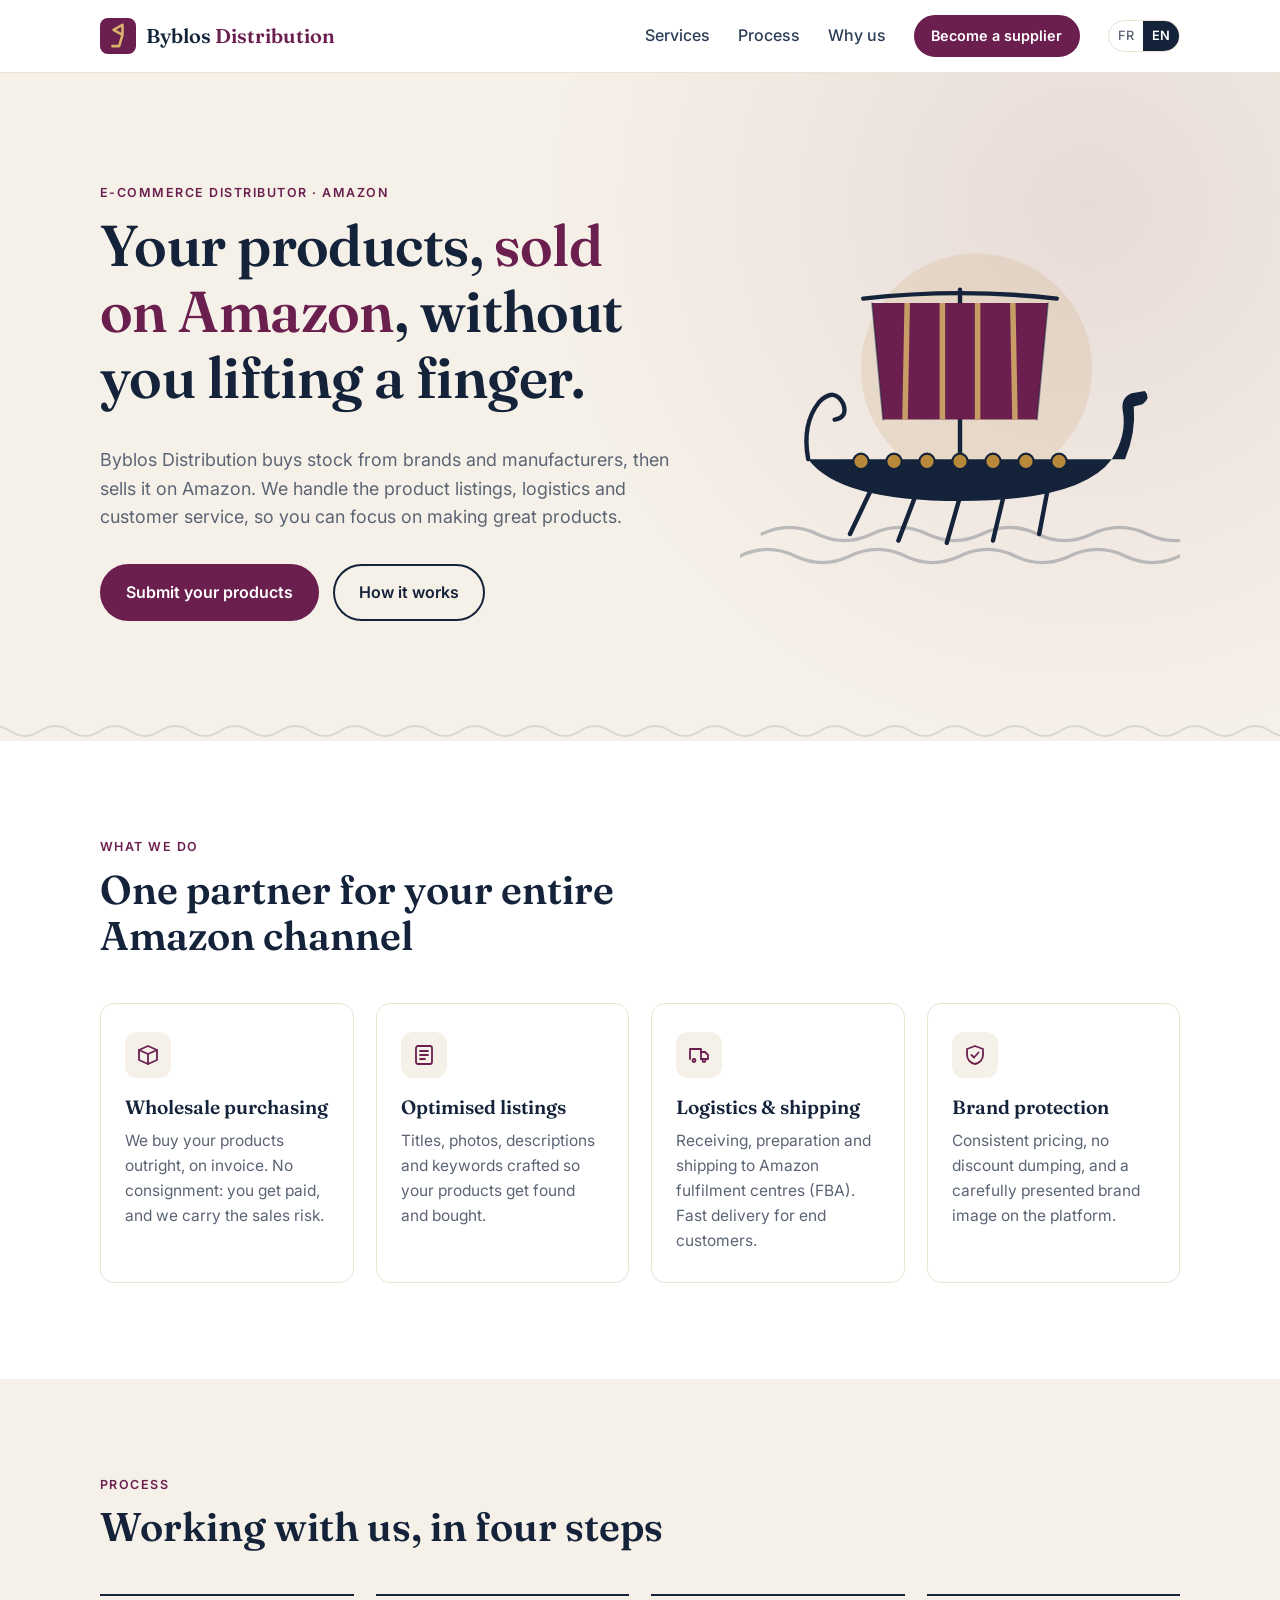
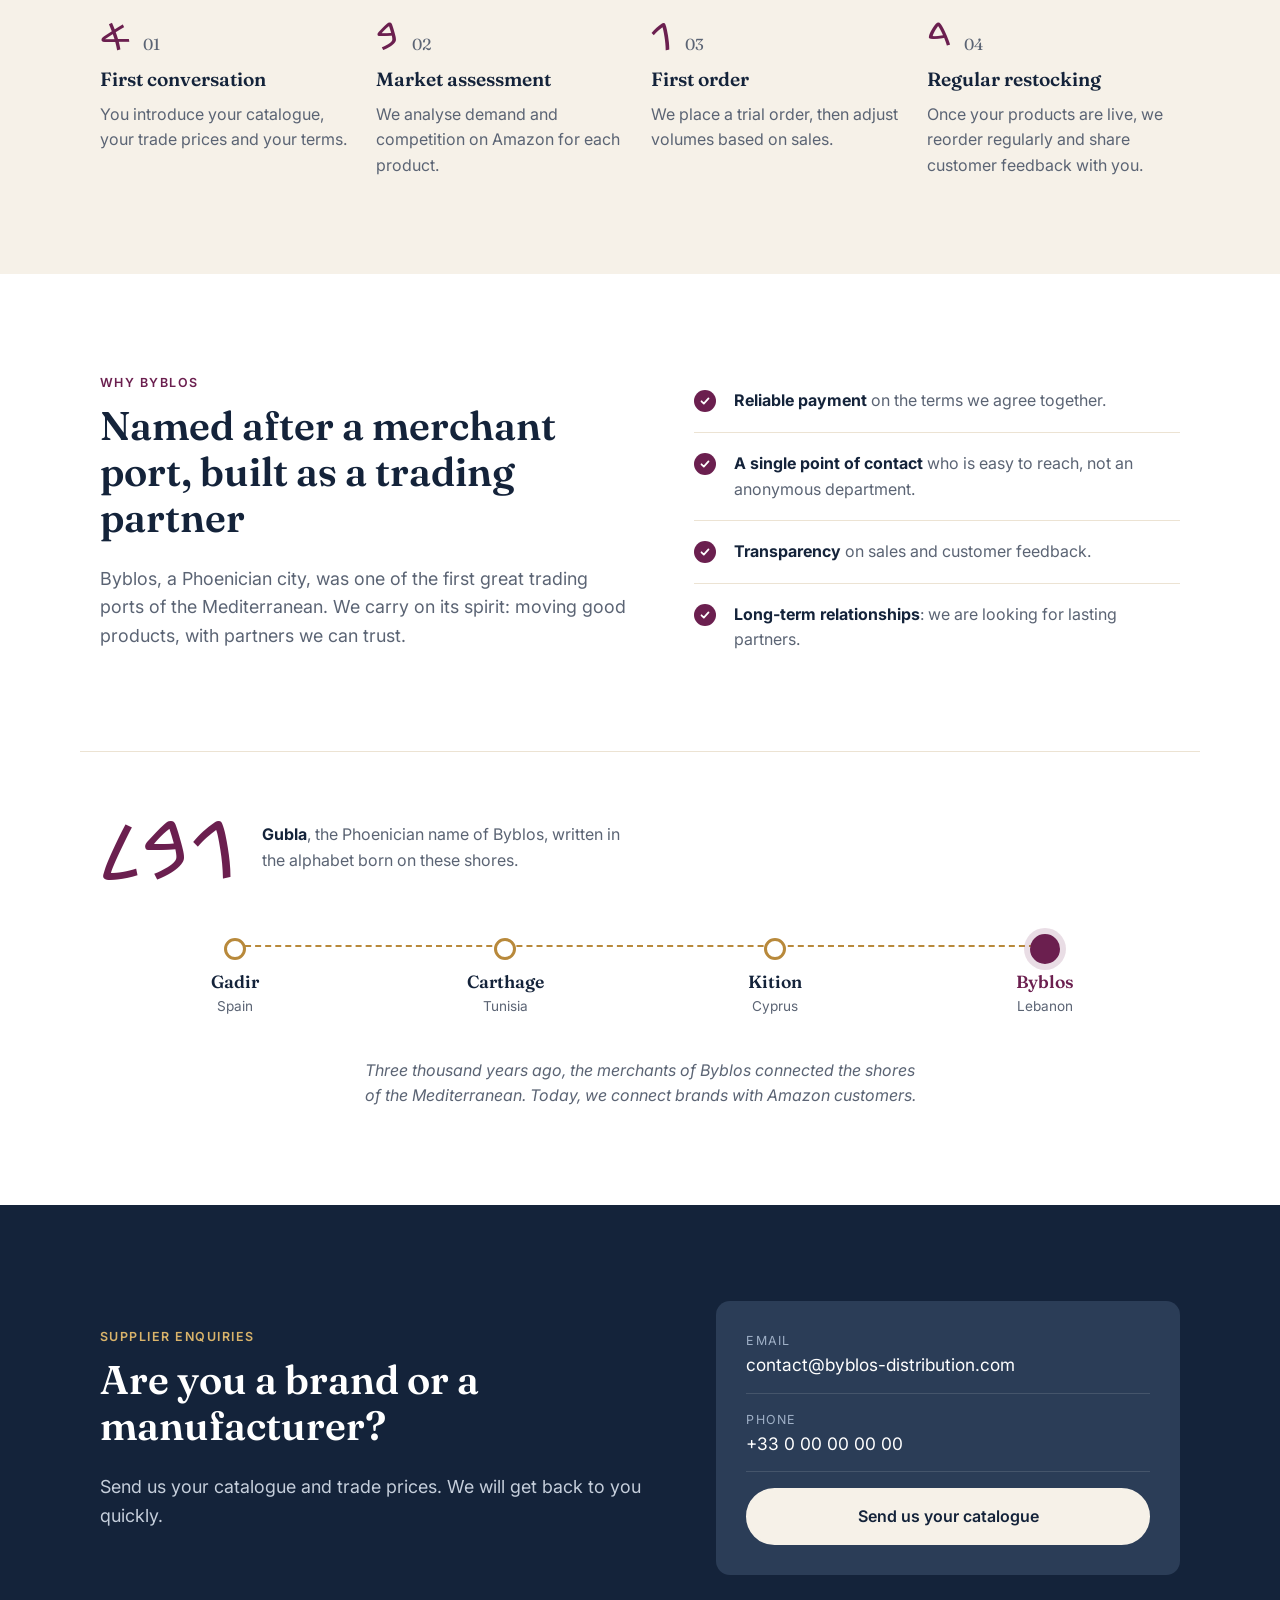
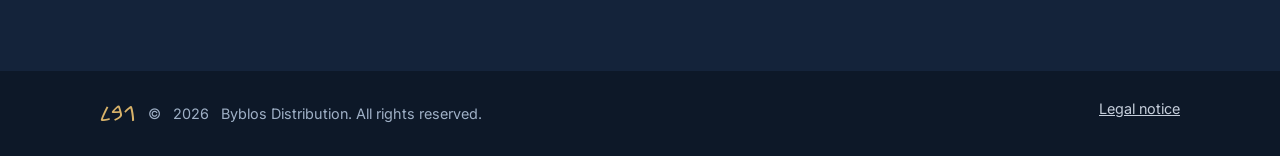
==== en/index.html @ eb193216 "Version anglaise du site et sélecteur de langue FR/EN Pages anglaises dans en/ (accueil + legal noti" ====
<!doctype html>
<html lang="en">
<head>
  <meta charset="utf-8">
  <meta name="viewport" content="width=device-width, initial-scale=1">
  <title>Byblos Distribution — Your distribution partner on Amazon</title>
  <meta name="description" content="Byblos Distribution buys and distributes products from brands and manufacturers on Amazon. Become a supplier partner.">
  <link rel="alternate" hreflang="fr" href="../index.html">
  <link rel="alternate" hreflang="en" href="index.html">
  <link rel="icon" href="../favicon.svg" type="image/svg+xml">
  <link rel="preconnect" href="https://fonts.googleapis.com">
  <link rel="preconnect" href="https://fonts.gstatic.com" crossorigin>
  <link href="https://fonts.googleapis.com/css2?family=Fraunces:opsz,wght@9..144,500;9..144,600&family=Inter:wght@400;500;600&family=Noto+Sans+Phoenician&display=swap" rel="stylesheet">
  <link rel="stylesheet" href="../styles.css">
</head>
<body>

  <header class="site-header">
    <div class="container header-inner">
      <a href="#" class="logo" aria-label="Byblos Distribution — home">
        <img src="../favicon.svg" alt="" width="36" height="36">
        <span>Byblos <em>Distribution</em></span>
      </a>
      <nav class="nav" aria-label="Main navigation">
        <a href="#services">Services</a>
        <a href="#process">Process</a>
        <a href="#why">Why us</a>
        <a href="#contact" class="btn btn-small">Become a supplier</a>
        <span class="lang-switch"><a href="../index.html" hreflang="fr" lang="fr" title="Version française">FR</a><span aria-current="true">EN</span></span>
      </nav>
    </div>
  </header>

  <main>

    <section class="hero">
      <div class="container hero-inner">
        <div class="hero-text">
        <p class="eyebrow">E-commerce distributor · Amazon</p>
        <h1>Your products, <span class="accent">sold on Amazon</span>, without you lifting a finger.</h1>
        <p class="lead">
          Byblos Distribution buys stock from brands and manufacturers, then sells it on Amazon.
          We handle the product listings, logistics and customer service, so you can focus on making great products.
        </p>
        <div class="hero-actions">
          <a href="#contact" class="btn">Submit your products</a>
          <a href="#process" class="btn btn-ghost">How it works</a>
        </div>
        </div>

        <!-- Phoenician merchant ship: curled stern, horse-head prow, striped square sail -->
        <svg class="hero-ship" viewBox="0 0 400 320" role="img" aria-label="Phoenician merchant ship">
          <circle cx="215" cy="130" r="105" class="ship-sun"/>
          <line x1="200" y1="212" x2="200" y2="58" class="ship-line"/>
          <path d="M112 66 Q200 56 288 66" class="ship-line"/>
          <path d="M120 70 L280 70 L270 176 L130 176 Z" class="ship-sail"/>
          <path d="M152 70 L150 176 M184 70 L184 176 M216 70 L216 176 M248 70 L250 176" class="ship-stripes"/>
          <path d="M120 70 L130 176 M280 70 L270 176" class="ship-rope"/>
          <path d="M62 212 Q56 180 72 160 Q86 146 94 162 Q98 174 86 176" class="ship-line"/>
          <path d="M62 212 Q90 250 200 250 Q310 250 338 212 Z" class="ship-hull"/>
          <path d="M338 212 Q352 190 348 168 Q346 156 356 152 L368 150 Q374 156 366 162 L358 164 Q360 188 350 212" class="ship-hull"/>
          <g class="ship-shields">
            <circle cx="110" cy="214" r="7"/><circle cx="140" cy="214" r="7"/><circle cx="170" cy="214" r="7"/>
            <circle cx="200" cy="214" r="7"/><circle cx="230" cy="214" r="7"/><circle cx="260" cy="214" r="7"/>
            <circle cx="290" cy="214" r="7"/>
          </g>
          <path d="M120 238 L100 280 M160 244 L144 286 M200 246 L188 288 M240 244 L230 286 M280 238 L272 280" class="ship-line"/>
          <path d="M20 280 Q45 268 70 280 T120 280 T170 280 T220 280 T270 280 T320 280 T370 280 T420 280" class="ship-wave"/>
          <path d="M0 300 Q25 288 50 300 T100 300 T150 300 T200 300 T250 300 T300 300 T350 300 T400 300" class="ship-wave"/>
        </svg>
      </div>
    </section>

    <section id="services" class="section">
      <div class="container">
        <p class="eyebrow">What we do</p>
        <h2>One partner for your entire Amazon channel</h2>
        <div class="grid grid-4">
          <article class="card">
            <div class="card-icon" aria-hidden="true">
              <svg viewBox="0 0 24 24"><path d="M3 7l9-4 9 4-9 4-9-4z"/><path d="M3 7v10l9 4 9-4V7"/><path d="M12 11v10"/></svg>
            </div>
            <h3>Wholesale purchasing</h3>
            <p>We buy your products outright, on invoice. No consignment: you get paid, and we carry the sales risk.</p>
          </article>
          <article class="card">
            <div class="card-icon" aria-hidden="true">
              <svg viewBox="0 0 24 24"><rect x="4" y="3" width="16" height="18" rx="2"/><path d="M8 8h8M8 12h8M8 16h5"/></svg>
            </div>
            <h3>Optimised listings</h3>
            <p>Titles, photos, descriptions and keywords crafted so your products get found and bought.</p>
          </article>
          <article class="card">
            <div class="card-icon" aria-hidden="true">
              <svg viewBox="0 0 24 24"><path d="M3 16V6h11v10"/><path d="M14 9h4l3 3v4h-7"/><circle cx="7" cy="17.5" r="1.5"/><circle cx="17" cy="17.5" r="1.5"/></svg>
            </div>
            <h3>Logistics &amp; shipping</h3>
            <p>Receiving, preparation and shipping to Amazon fulfilment centres (FBA). Fast delivery for end customers.</p>
          </article>
          <article class="card">
            <div class="card-icon" aria-hidden="true">
              <svg viewBox="0 0 24 24"><path d="M12 3l8 3v6c0 4.5-3.4 8.3-8 9-4.6-.7-8-4.5-8-9V6l8-3z"/><path d="M8.5 12l2.5 2.5 4.5-5"/></svg>
            </div>
            <h3>Brand protection</h3>
            <p>Consistent pricing, no discount dumping, and a carefully presented brand image on the platform.</p>
          </article>
        </div>
      </div>
    </section>

    <section id="process" class="section section-alt">
      <div class="container">
        <p class="eyebrow">Process</p>
        <h2>Working with us, in four steps</h2>
        <ol class="steps">
          <!-- Steps are numbered with the first four letters of the Phoenician alphabet -->
          <li>
            <span class="step-num"><span class="phoen" aria-hidden="true">𐤀</span>01</span>
            <h3>First conversation</h3>
            <p>You introduce your catalogue, your trade prices and your terms.</p>
          </li>
          <li>
            <span class="step-num"><span class="phoen" aria-hidden="true">𐤁</span>02</span>
            <h3>Market assessment</h3>
            <p>We analyse demand and competition on Amazon for each product.</p>
          </li>
          <li>
            <span class="step-num"><span class="phoen" aria-hidden="true">𐤂</span>03</span>
            <h3>First order</h3>
            <p>We place a trial order, then adjust volumes based on sales.</p>
          </li>
          <li>
            <span class="step-num"><span class="phoen" aria-hidden="true">𐤃</span>04</span>
            <h3>Regular restocking</h3>
            <p>Once your products are live, we reorder regularly and share customer feedback with you.</p>
          </li>
        </ol>
      </div>
    </section>

    <section id="why" class="section">
      <div class="container split">
        <div>
          <p class="eyebrow">Why Byblos</p>
          <h2>Named after a merchant port, built as a trading partner</h2>
          <p class="lead">
            Byblos, a Phoenician city, was one of the first great trading ports of the Mediterranean.
            We carry on its spirit: moving good products, with partners we can trust.
          </p>
        </div>
        <ul class="checklist">
          <li><strong>Reliable payment</strong> on the terms we agree together.</li>
          <li><strong>A single point of contact</strong> who is easy to reach, not an anonymous department.</li>
          <li><strong>Transparency</strong> on sales and customer feedback.</li>
          <li><strong>Long-term relationships</strong>: we are looking for lasting partners.</li>
        </ul>
      </div>

      <div class="container heritage">
        <div class="heritage-name">
          <span class="phoen" aria-hidden="true">𐤂𐤁𐤋</span>
          <p><strong>Gubla</strong>, the Phoenician name of Byblos, written in the alphabet born on these shores.</p>
        </div>
        <ol class="route" aria-label="Phoenician trading posts, west to east">
          <li><span class="route-city">Gadir</span><span class="route-country">Spain</span></li>
          <li><span class="route-city">Carthage</span><span class="route-country">Tunisia</span></li>
          <li><span class="route-city">Kition</span><span class="route-country">Cyprus</span></li>
          <li class="route-home"><span class="route-city">Byblos</span><span class="route-country">Lebanon</span></li>
        </ol>
        <p class="route-caption">
          Three thousand years ago, the merchants of Byblos connected the shores of the Mediterranean.
          Today, we connect brands with Amazon customers.
        </p>
      </div>
    </section>

    <section id="contact" class="section section-dark">
      <div class="container contact">
        <div>
          <p class="eyebrow">Supplier enquiries</p>
          <h2>Are you a brand or a manufacturer?</h2>
          <p class="lead">
            Send us your catalogue and trade prices. We will get back to you quickly.
          </p>
        </div>
        <div class="contact-card">
          <!-- TODO: replace with the real email address -->
          <a class="contact-line" href="mailto:contact@byblos-distribution.com">
            <span class="label">Email</span>
            <span>contact@byblos-distribution.com</span>
          </a>
          <!-- TODO: replace with the real phone number (or remove this block) -->
          <a class="contact-line" href="tel:+33000000000">
            <span class="label">Phone</span>
            <span>+33 0 00 00 00 00</span>
          </a>
          <a href="mailto:contact@byblos-distribution.com?subject=Supplier%20partnership%20proposal" class="btn btn-light">
            Send us your catalogue
          </a>
        </div>
      </div>
    </section>

  </main>

  <footer class="site-footer">
    <div class="container footer-inner">
      <p><span class="phoen footer-mark" aria-hidden="true">𐤂𐤁𐤋</span>© <span id="year">2026</span> Byblos Distribution. All rights reserved.</p>
      <a href="legal-notice.html">Legal notice</a>
    </div>
  </footer>

  <script>document.getElementById('year').textContent = new Date().getFullYear();</script>
</body>
</html>
---- styles.css ----
:root {
  --ink: #14233a;
  --ink-soft: #2b3d57;
  --sand: #f6f1e8;
  --sand-deep: #ece3d3;
  --purple: #6b1f4f;
  --purple-dark: #4f1339;
  --gold: #b8893b;
  --gold-light: #d9b36a;
  --text: #1c2533;
  --muted: #5b6474;
  --white: #ffffff;
  --radius: 14px;
  --max: 1120px;
}

* { box-sizing: border-box; }

html { scroll-behavior: smooth; }

section[id] { scroll-margin-top: 72px; }

body {
  margin: 0;
  font-family: "Inter", system-ui, -apple-system, sans-serif;
  color: var(--text);
  background: var(--white);
  line-height: 1.6;
  -webkit-font-smoothing: antialiased;
}

h1, h2, h3 {
  font-family: "Fraunces", Georgia, serif;
  font-weight: 600;
  line-height: 1.15;
  color: var(--ink);
  margin: 0 0 0.6em;
}
h1 { font-size: clamp(2.2rem, 5vw, 3.6rem); letter-spacing: -0.01em; }
h2 { font-size: clamp(1.7rem, 3.4vw, 2.5rem); max-width: 22ch; }
h3 { font-size: 1.2rem; }

p { margin: 0 0 1em; }

a { color: inherit; }

.container {
  width: 100%;
  max-width: var(--max);
  margin: 0 auto;
  padding: 0 20px;
}

.eyebrow {
  text-transform: uppercase;
  letter-spacing: 0.12em;
  font-size: 0.78rem;
  font-weight: 600;
  color: var(--purple);
  margin-bottom: 0.8em;
}

.lead {
  font-size: 1.12rem;
  color: var(--muted);
  max-width: 60ch;
}

.accent { color: var(--purple); }

/* Buttons */
.btn {
  display: inline-block;
  background: var(--purple);
  color: var(--white);
  text-decoration: none;
  font-weight: 600;
  padding: 0.85em 1.5em;
  border-radius: 999px;
  border: 2px solid var(--purple);
  transition: background 0.2s, border-color 0.2s, color 0.2s;
}
.btn:hover { background: var(--purple-dark); border-color: var(--purple-dark); }
.btn-small { padding: 0.5em 1.1em; font-size: 0.9rem; }
.btn-ghost { background: transparent; color: var(--ink); border-color: var(--ink); }
.btn-ghost:hover { background: var(--ink); color: var(--white); border-color: var(--ink); }
.btn-light { background: var(--sand); color: var(--ink); border-color: var(--sand); text-align: center; }
.btn-light:hover { background: var(--white); border-color: var(--white); }

/* Header */
.site-header {
  position: sticky;
  top: 0;
  z-index: 10;
  background: rgba(255, 255, 255, 0.92);
  backdrop-filter: blur(8px);
  border-bottom: 1px solid var(--sand-deep);
}
.header-inner {
  display: flex;
  align-items: center;
  justify-content: space-between;
  height: 72px;
}
.logo {
  display: flex;
  align-items: center;
  gap: 10px;
  text-decoration: none;
  font-family: "Fraunces", Georgia, serif;
  font-weight: 600;
  font-size: 1.25rem;
  color: var(--ink);
}
.logo em { font-style: normal; color: var(--purple); }
.logo span { white-space: nowrap; }
.nav { display: flex; align-items: center; gap: 28px; }
.nav a:not(.btn) {
  text-decoration: none;
  font-weight: 500;
  color: var(--ink-soft);
}
.nav a:not(.btn):hover { color: var(--purple); }

/* Language switcher (FR | EN) */
.lang-switch {
  display: flex;
  border: 1px solid var(--sand-deep);
  border-radius: 999px;
  overflow: hidden;
  font-size: 0.8rem;
  font-weight: 600;
}
.lang-switch > * { padding: 0.35em 0.7em; }
.lang-switch [aria-current] { background: var(--ink); color: var(--white); }
.nav .lang-switch a { color: var(--muted); text-decoration: none; }
.nav .lang-switch a:hover { color: var(--purple); background: var(--sand); }

/* Hero */
.hero {
  background:
    radial-gradient(circle at 85% 20%, rgba(107, 31, 79, 0.10), transparent 45%),
    var(--sand);
  padding: 110px 0 120px;
  position: relative;
  overflow: hidden;
}
.hero::after {
  /* stylised waves: a nod to Byblos the harbour city */
  content: "";
  position: absolute;
  left: 0; right: 0; bottom: 0;
  height: 60px;
  background: url("data:image/svg+xml,%3Csvg xmlns='http://www.w3.org/2000/svg' viewBox='0 0 120 20'%3E%3Cpath d='M0 10 Q15 0 30 10 T60 10 T90 10 T120 10' fill='none' stroke='%2314233a' stroke-opacity='.12' stroke-width='2'/%3E%3C/svg%3E") repeat-x bottom / 120px 20px;
}
.hero-inner {
  display: grid;
  grid-template-columns: 1.25fr 1fr;
  gap: 40px;
  align-items: center;
}
.hero-inner h1 { max-width: 20ch; }

/* Phoenician merchant ship */
.hero-ship { width: 100%; height: auto; max-width: 440px; justify-self: end; }
.ship-sun { fill: var(--gold); opacity: 0.14; }
.ship-line, .ship-rope, .ship-wave {
  fill: none;
  stroke: var(--ink);
  stroke-width: 4;
  stroke-linecap: round;
  stroke-linejoin: round;
}
.ship-rope { stroke-width: 1.5; opacity: 0.5; }
.ship-wave { stroke-width: 3; opacity: 0.25; }
.ship-sail { fill: var(--purple); }
.ship-stripes { stroke: var(--gold-light); stroke-width: 5; opacity: 0.85; }
.ship-hull { fill: var(--ink); }
.ship-shields circle { fill: var(--gold); stroke: var(--ink); stroke-width: 2; }
.hero-actions { display: flex; flex-wrap: wrap; gap: 14px; margin-top: 2em; }

/* Sections */
.section { padding: 96px 0; }
.section-alt { background: var(--sand); }
.section-dark { background: var(--ink); color: var(--sand); }
.section-dark h2 { color: var(--white); }
.section-dark .lead { color: #c5cedb; }
.section-dark .eyebrow { color: var(--gold-light); }

.grid { display: grid; gap: 22px; margin-top: 44px; }
.grid-4 { grid-template-columns: repeat(4, 1fr); }

.card {
  background: var(--white);
  border: 1px solid var(--sand-deep);
  border-radius: var(--radius);
  padding: 28px 24px;
  transition: transform 0.2s, box-shadow 0.2s;
}
.card:hover { transform: translateY(-3px); box-shadow: 0 12px 30px rgba(20, 35, 58, 0.08); }
.card p { color: var(--muted); font-size: 0.97rem; margin: 0; }
.card-icon {
  width: 46px; height: 46px;
  border-radius: 12px;
  background: var(--sand);
  display: grid; place-items: center;
  margin-bottom: 18px;
}
.card-icon svg {
  width: 24px; height: 24px;
  fill: none;
  stroke: var(--purple);
  stroke-width: 1.8;
  stroke-linecap: round;
  stroke-linejoin: round;
}

/* Steps */
.steps {
  list-style: none;
  padding: 0;
  margin: 44px 0 0;
  display: grid;
  grid-template-columns: repeat(4, 1fr);
  gap: 22px;
  counter-reset: none;
}
.steps li {
  border-top: 2px solid var(--ink);
  padding-top: 20px;
}
.steps p { color: var(--muted); margin: 0; }
.step-num {
  display: flex;
  align-items: baseline;
  gap: 12px;
  font-family: "Fraunces", Georgia, serif;
  font-size: 1rem;
  color: var(--muted);
  margin-bottom: 10px;
}
.step-num .phoen { font-size: 2.4rem; color: var(--purple); line-height: 1; }

/* Phoenician script */
.phoen { font-family: "Noto Sans Phoenician", serif; }

/* Why us */
.split {
  display: grid;
  grid-template-columns: 1.1fr 1fr;
  gap: 60px;
  align-items: center;
}
.checklist { list-style: none; padding: 0; margin: 0; }
.checklist li {
  position: relative;
  padding: 18px 0 18px 40px;
  border-bottom: 1px solid var(--sand-deep);
  color: var(--muted);
}
.checklist li:last-child { border-bottom: 0; }
.checklist li::before {
  content: "";
  position: absolute;
  left: 0; top: 20px;
  width: 22px; height: 22px;
  border-radius: 50%;
  background: var(--purple) url("data:image/svg+xml,%3Csvg xmlns='http://www.w3.org/2000/svg' viewBox='0 0 24 24'%3E%3Cpath d='M6 12.5l4 4 8-9' fill='none' stroke='white' stroke-width='3' stroke-linecap='round' stroke-linejoin='round'/%3E%3C/svg%3E") center / 14px no-repeat;
}
.checklist strong { color: var(--ink); }

/* Heritage: Gubla + Phoenician trade route */
.heritage {
  margin-top: 80px;
  padding-top: 56px;
  border-top: 1px solid var(--sand-deep);
}
.heritage-name {
  display: flex;
  align-items: center;
  gap: 24px;
  margin-bottom: 48px;
}
.heritage-name .phoen {
  font-size: clamp(3rem, 8vw, 5rem);
  line-height: 1;
  color: var(--purple);
}
.heritage-name p { margin: 0; color: var(--muted); max-width: 38ch; }
.heritage-name strong { color: var(--ink); }

.route {
  list-style: none;
  padding: 0;
  margin: 0;
  display: grid;
  grid-template-columns: repeat(4, 1fr);
  position: relative;
}
.route::before {
  /* dashed sea route linking the trading posts */
  content: "";
  position: absolute;
  left: 12.5%; right: 12.5%;
  top: 9px;
  border-top: 2px dashed var(--gold);
}
.route li {
  display: flex;
  flex-direction: column;
  align-items: center;
  text-align: center;
  position: relative;
  padding-top: 32px;
}
.route li::before {
  content: "";
  position: absolute;
  top: 2px;
  width: 16px; height: 16px;
  border-radius: 50%;
  background: var(--white);
  border: 3px solid var(--gold);
}
.route .route-home::before {
  top: -2px;
  width: 24px; height: 24px;
  background: var(--purple);
  border-color: var(--purple);
  box-shadow: 0 0 0 6px rgba(107, 31, 79, 0.15);
}
.route-city { font-family: "Fraunces", Georgia, serif; font-weight: 600; color: var(--ink); font-size: 1.1rem; }
.route-home .route-city { color: var(--purple); }
.route-country { font-size: 0.85rem; color: var(--muted); }
.route-caption {
  text-align: center;
  color: var(--muted);
  font-style: italic;
  max-width: 56ch;
  margin: 40px auto 0;
}

/* Contact */
.contact {
  display: grid;
  grid-template-columns: 1.2fr 1fr;
  gap: 60px;
  align-items: center;
}
.contact-card {
  background: var(--ink-soft);
  border-radius: var(--radius);
  padding: 30px;
  display: flex;
  flex-direction: column;
  gap: 16px;
}
.contact-line {
  display: flex;
  flex-direction: column;
  text-decoration: none;
  color: var(--white);
  font-size: 1.08rem;
  padding-bottom: 14px;
  border-bottom: 1px solid rgba(255, 255, 255, 0.12);
  overflow-wrap: anywhere;
}
.contact-line:hover span:last-child { color: var(--gold-light); }
.contact-line .label {
  font-size: 0.78rem;
  text-transform: uppercase;
  letter-spacing: 0.1em;
  color: #9fb0c6;
}

/* Footer */
.site-footer {
  background: #0d1828;
  color: #9fb0c6;
  font-size: 0.9rem;
  padding: 26px 0;
}
.footer-inner { display: flex; justify-content: space-between; gap: 16px; flex-wrap: wrap; }
.footer-inner p { margin: 0; display: flex; align-items: center; gap: 12px; }
.footer-mark { color: var(--gold-light); font-size: 1.3rem; }
.site-footer a { color: #c5cedb; }

/* Legal page */
.legal { padding: 70px 0 90px; }
.legal .container { max-width: 760px; }
.legal h2 { font-size: 1.4rem; margin-top: 1.8em; max-width: none; }
.legal p { color: var(--muted); }

/* Responsive */
@media (max-width: 960px) {
  .grid-4, .steps { grid-template-columns: repeat(2, 1fr); }
  .split, .contact, .hero-inner { grid-template-columns: 1fr; gap: 36px; }
  .hero-ship { justify-self: center; max-width: 340px; }
}
@media (max-width: 720px) {
  .nav > a:not(.btn) { display: none; }
  .nav { gap: 12px; }
  .hero { padding: 70px 0 90px; }
  .section { padding: 70px 0; }
}
@media (max-width: 520px) {
  .heritage-name { flex-direction: column; align-items: flex-start; gap: 12px; }
  .route-city { font-size: 0.95rem; }
  .route-country { font-size: 0.75rem; }
  .grid-4, .steps { grid-template-columns: 1fr; }
  .logo span { font-size: 1.05rem; }
  .nav .btn-small { display: none; }
}
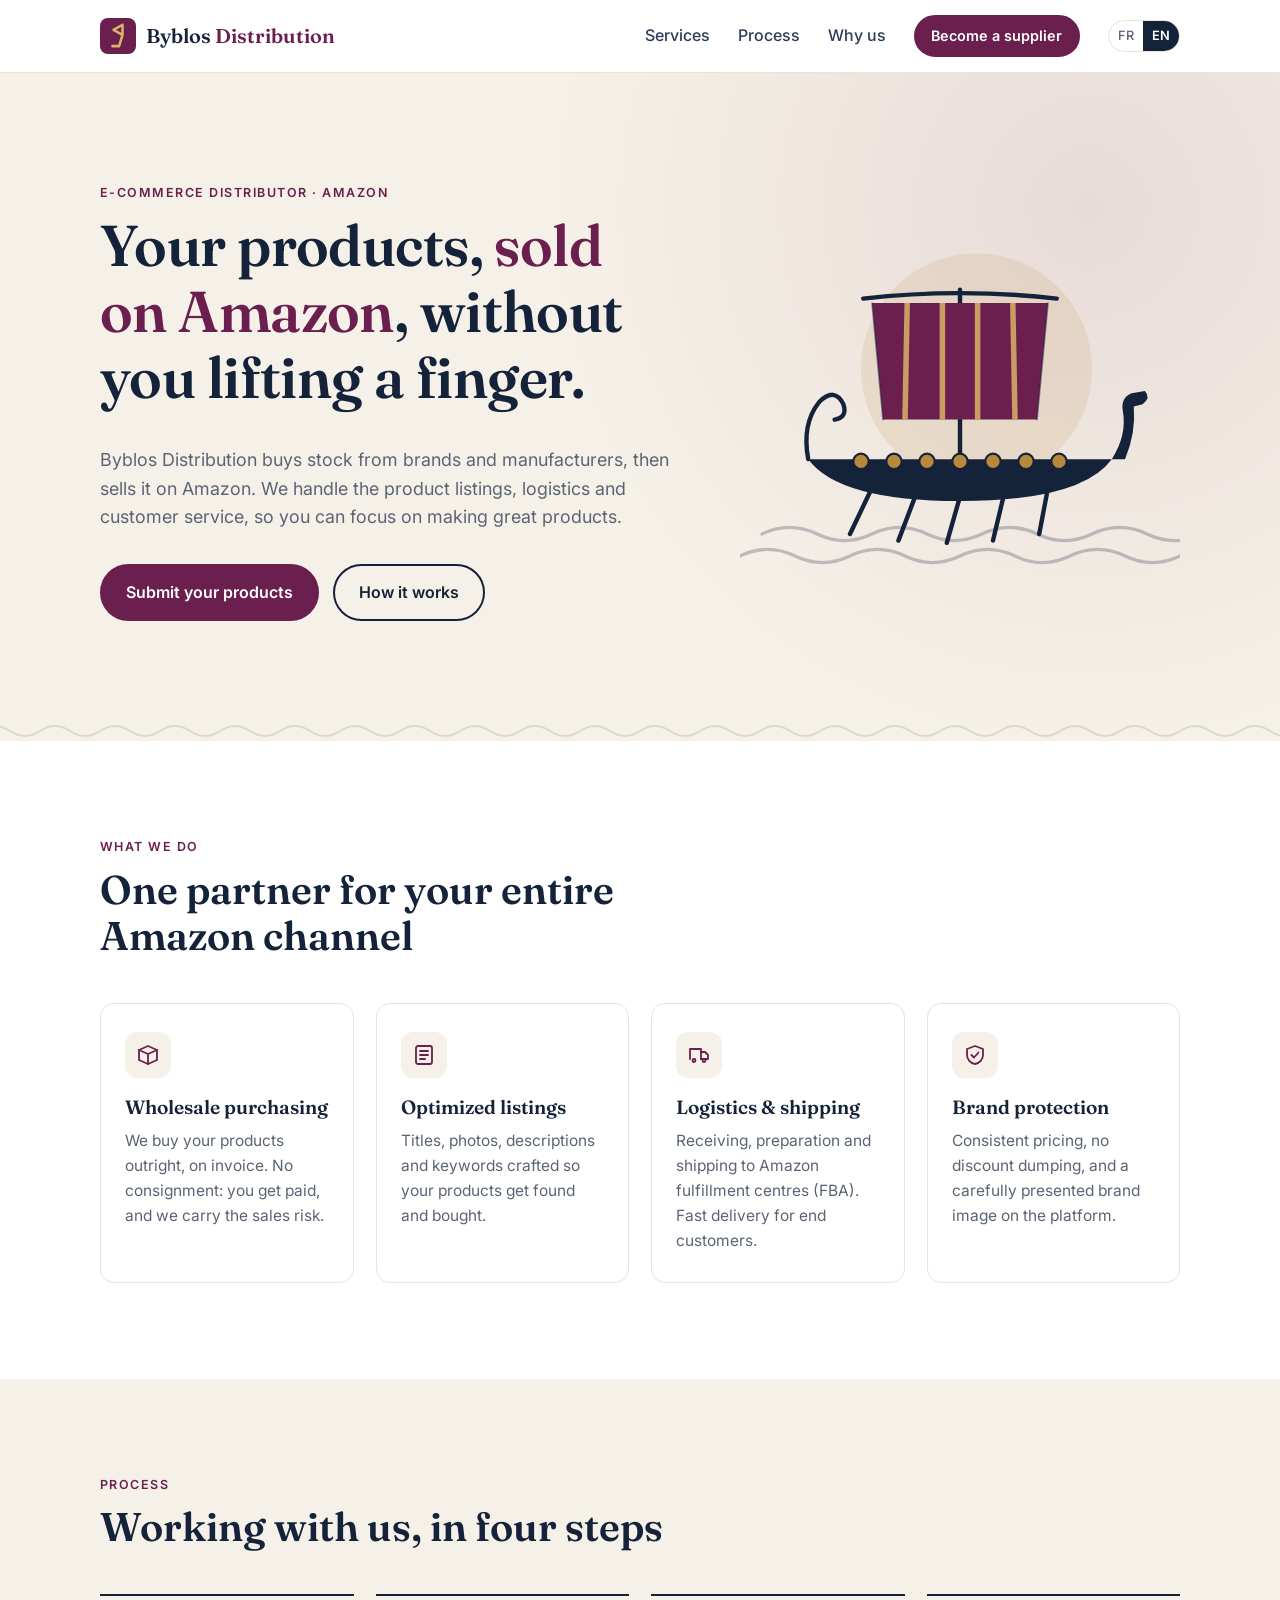
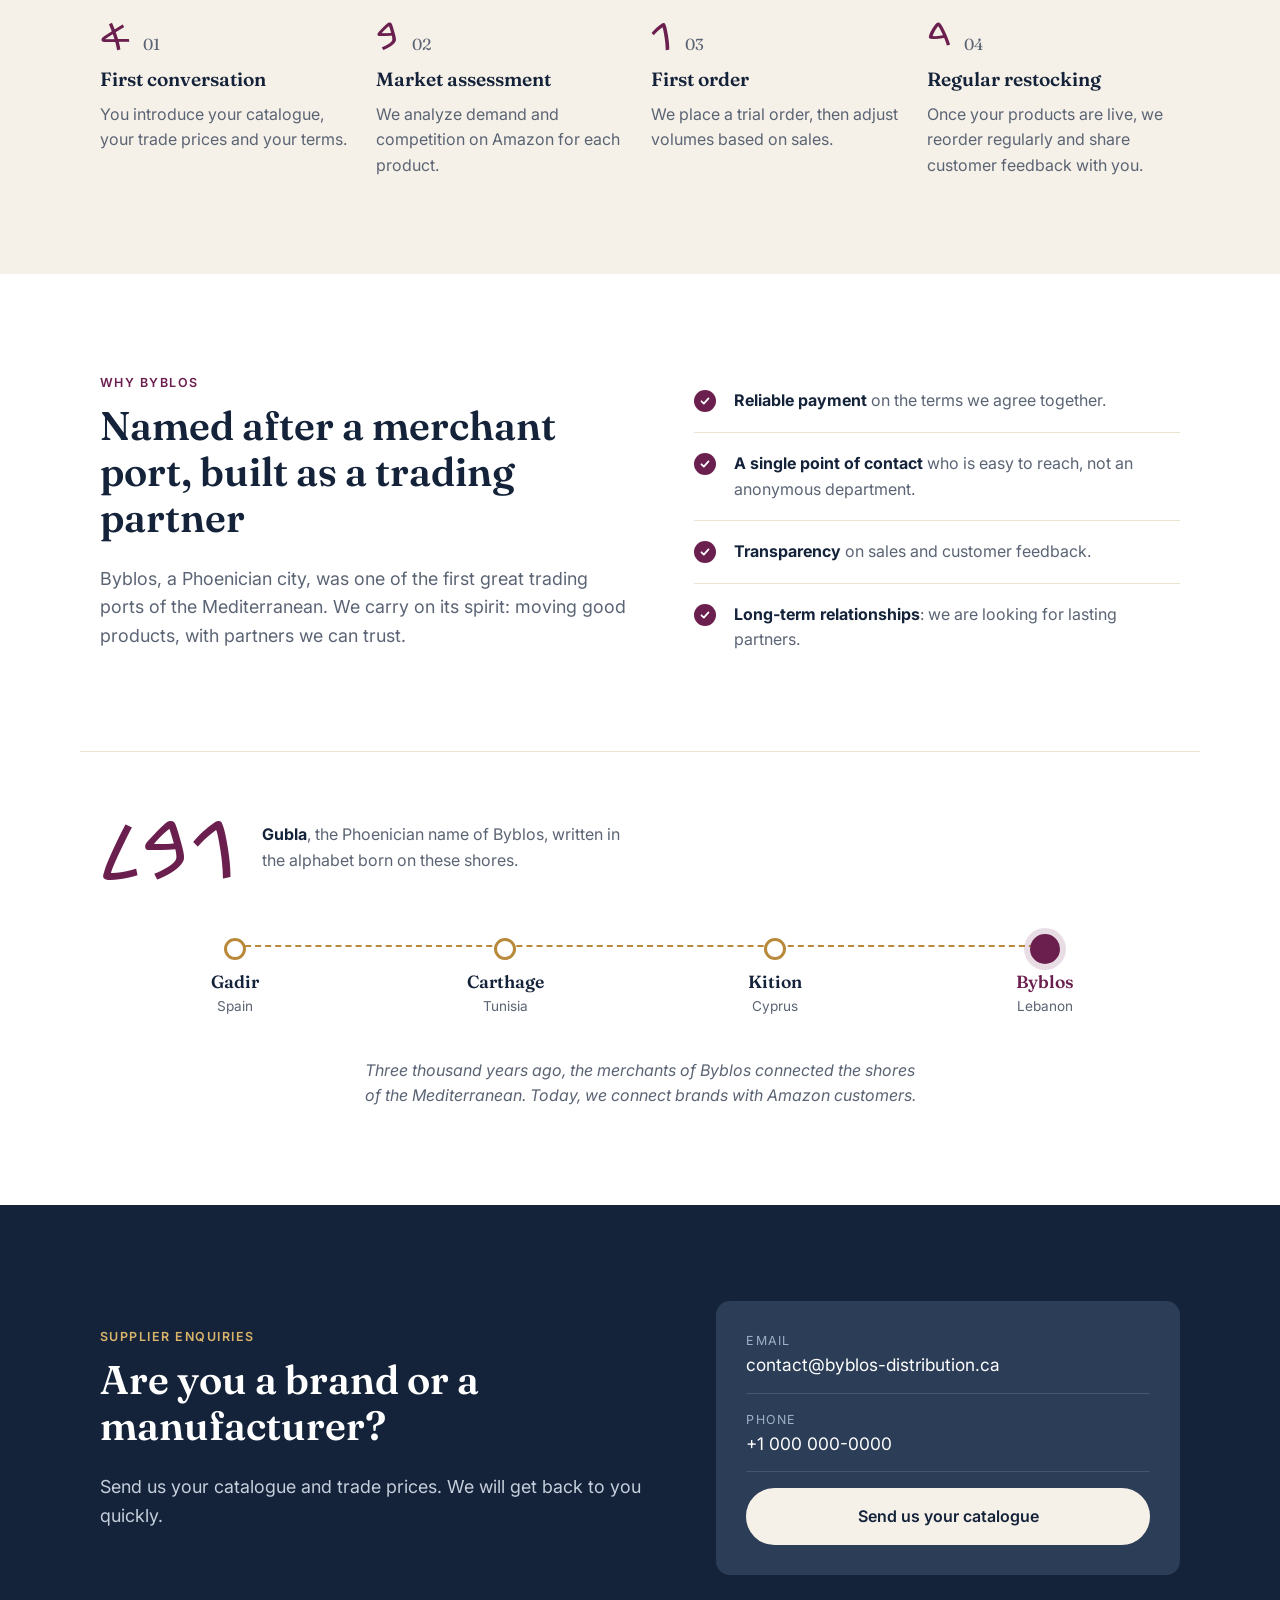
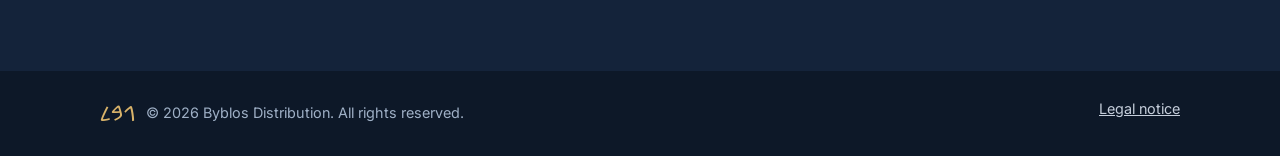
==== commit bacd3031: "Adapte le site au Canada Domaine .ca, téléphone +1, « courriel » en français, orthographe canadienne" ====
--- a/en/index.html
+++ b/en/index.html
@@ -87,7 +87,7 @@
             <div class="card-icon" aria-hidden="true">
               <svg viewBox="0 0 24 24"><rect x="4" y="3" width="16" height="18" rx="2"/><path d="M8 8h8M8 12h8M8 16h5"/></svg>
             </div>
-            <h3>Optimised listings</h3>
+            <h3>Optimized listings</h3>
             <p>Titles, photos, descriptions and keywords crafted so your products get found and bought.</p>
           </article>
           <article class="card">
@@ -95,7 +95,7 @@
               <svg viewBox="0 0 24 24"><path d="M3 16V6h11v10"/><path d="M14 9h4l3 3v4h-7"/><circle cx="7" cy="17.5" r="1.5"/><circle cx="17" cy="17.5" r="1.5"/></svg>
             </div>
             <h3>Logistics &amp; shipping</h3>
-            <p>Receiving, preparation and shipping to Amazon fulfilment centres (FBA). Fast delivery for end customers.</p>
+            <p>Receiving, preparation and shipping to Amazon fulfillment centres (FBA). Fast delivery for end customers.</p>
           </article>
           <article class="card">
             <div class="card-icon" aria-hidden="true">
@@ -122,7 +122,7 @@
           <li>
             <span class="step-num"><span class="phoen" aria-hidden="true">𐤁</span>02</span>
             <h3>Market assessment</h3>
-            <p>We analyse demand and competition on Amazon for each product.</p>
+            <p>We analyze demand and competition on Amazon for each product.</p>
           </li>
           <li>
             <span class="step-num"><span class="phoen" aria-hidden="true">𐤂</span>03</span>
@@ -185,16 +185,16 @@
         </div>
         <div class="contact-card">
           <!-- TODO: replace with the real email address -->
-          <a class="contact-line" href="mailto:contact@byblos-distribution.com">
+          <a class="contact-line" href="mailto:contact@byblos-distribution.ca">
             <span class="label">Email</span>
-            <span>contact@byblos-distribution.com</span>
+            <span>contact@byblos-distribution.ca</span>
           </a>
           <!-- TODO: replace with the real phone number (or remove this block) -->
-          <a class="contact-line" href="tel:+33000000000">
+          <a class="contact-line" href="tel:+10000000000">
             <span class="label">Phone</span>
-            <span>+33 0 00 00 00 00</span>
+            <span>+1 000 000-0000</span>
           </a>
-          <a href="mailto:contact@byblos-distribution.com?subject=Supplier%20partnership%20proposal" class="btn btn-light">
+          <a href="mailto:contact@byblos-distribution.ca?subject=Supplier%20partnership%20proposal" class="btn btn-light">
             Send us your catalogue
           </a>
         </div>
--- a/styles.css
+++ b/styles.css
@@ -242,7 +242,8 @@
 .step-num .phoen { font-size: 2.4rem; color: var(--purple); line-height: 1; }
 
 /* Phoenician script */
-.phoen { font-family: "Noto Sans Phoenician", serif; }
+/* unicode-bidi: Phoenician is right-to-left; isolate it so it does not reorder the text around it */
+.phoen { font-family: "Noto Sans Phoenician", serif; unicode-bidi: isolate; }
 
 /* Why us */
 .split {
@@ -381,8 +382,8 @@
   padding: 26px 0;
 }
 .footer-inner { display: flex; justify-content: space-between; gap: 16px; flex-wrap: wrap; }
-.footer-inner p { margin: 0; display: flex; align-items: center; gap: 12px; }
-.footer-mark { color: var(--gold-light); font-size: 1.3rem; }
+.footer-inner p { margin: 0; }
+.footer-mark { color: var(--gold-light); font-size: 1.3rem; margin-right: 10px; vertical-align: -0.15em; }
 .site-footer a { color: #c5cedb; }
 
 /* Legal page */
@@ -400,8 +401,15 @@
 @media (max-width: 720px) {
   .nav > a:not(.btn) { display: none; }
   .nav { gap: 12px; }
-  .hero { padding: 70px 0 90px; }
   .section { padding: 70px 0; }
+
+  /* Phones: ship on top, compact hero, so ship + text + CTA fit the first screen */
+  .hero { padding: 12px 0 64px; }
+  .hero-inner { gap: 8px; }
+  .hero-ship { order: -1; max-width: 170px; }
+  .hero h1 { font-size: 2rem; }
+  .hero .lead { font-size: 1rem; }
+  .hero-actions { margin-top: 1.1em; }
 }
 @media (max-width: 520px) {
   .heritage-name { flex-direction: column; align-items: flex-start; gap: 12px; }
@@ -410,4 +418,6 @@
   .grid-4, .steps { grid-template-columns: 1fr; }
   .logo span { font-size: 1.05rem; }
   .nav .btn-small { display: none; }
-}
+  /* "How it works" is one scroll away; keep the first screen to one clear CTA */
+  .hero-actions .btn-ghost { display: none; }
+}
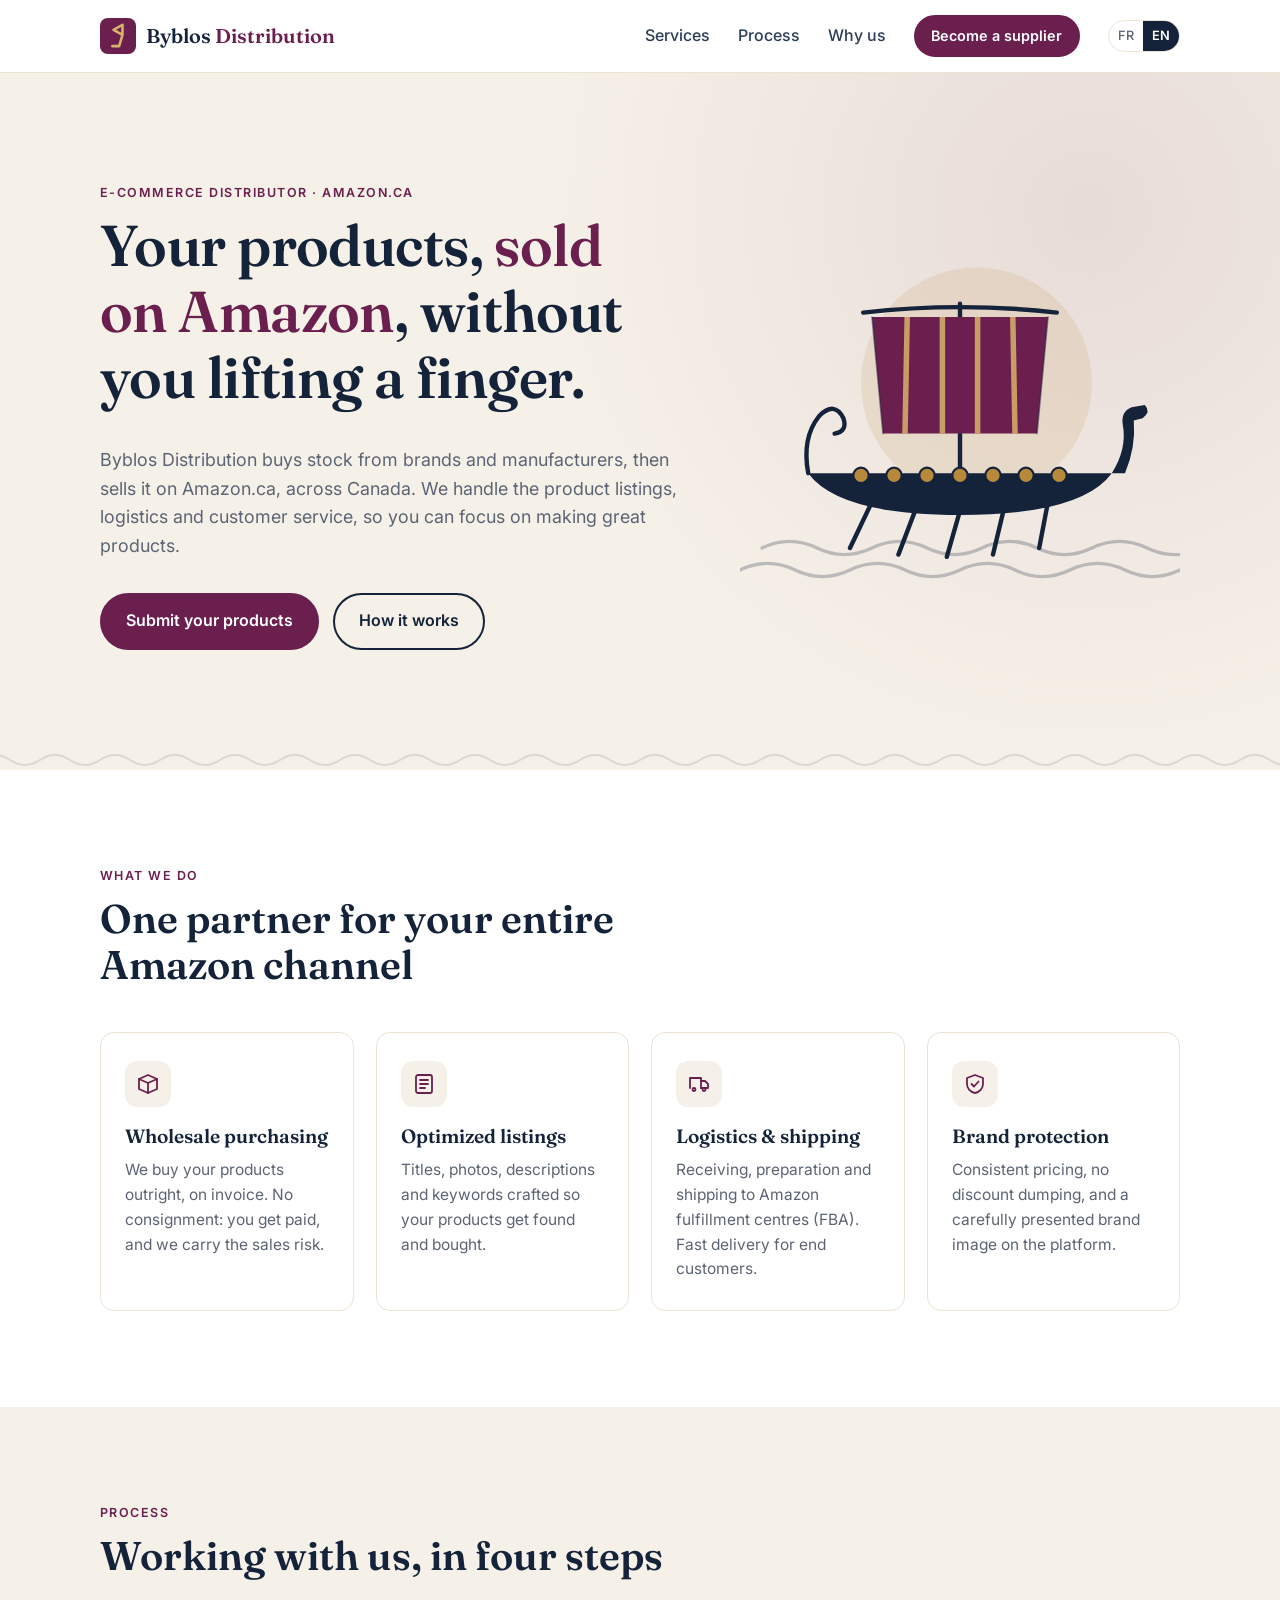
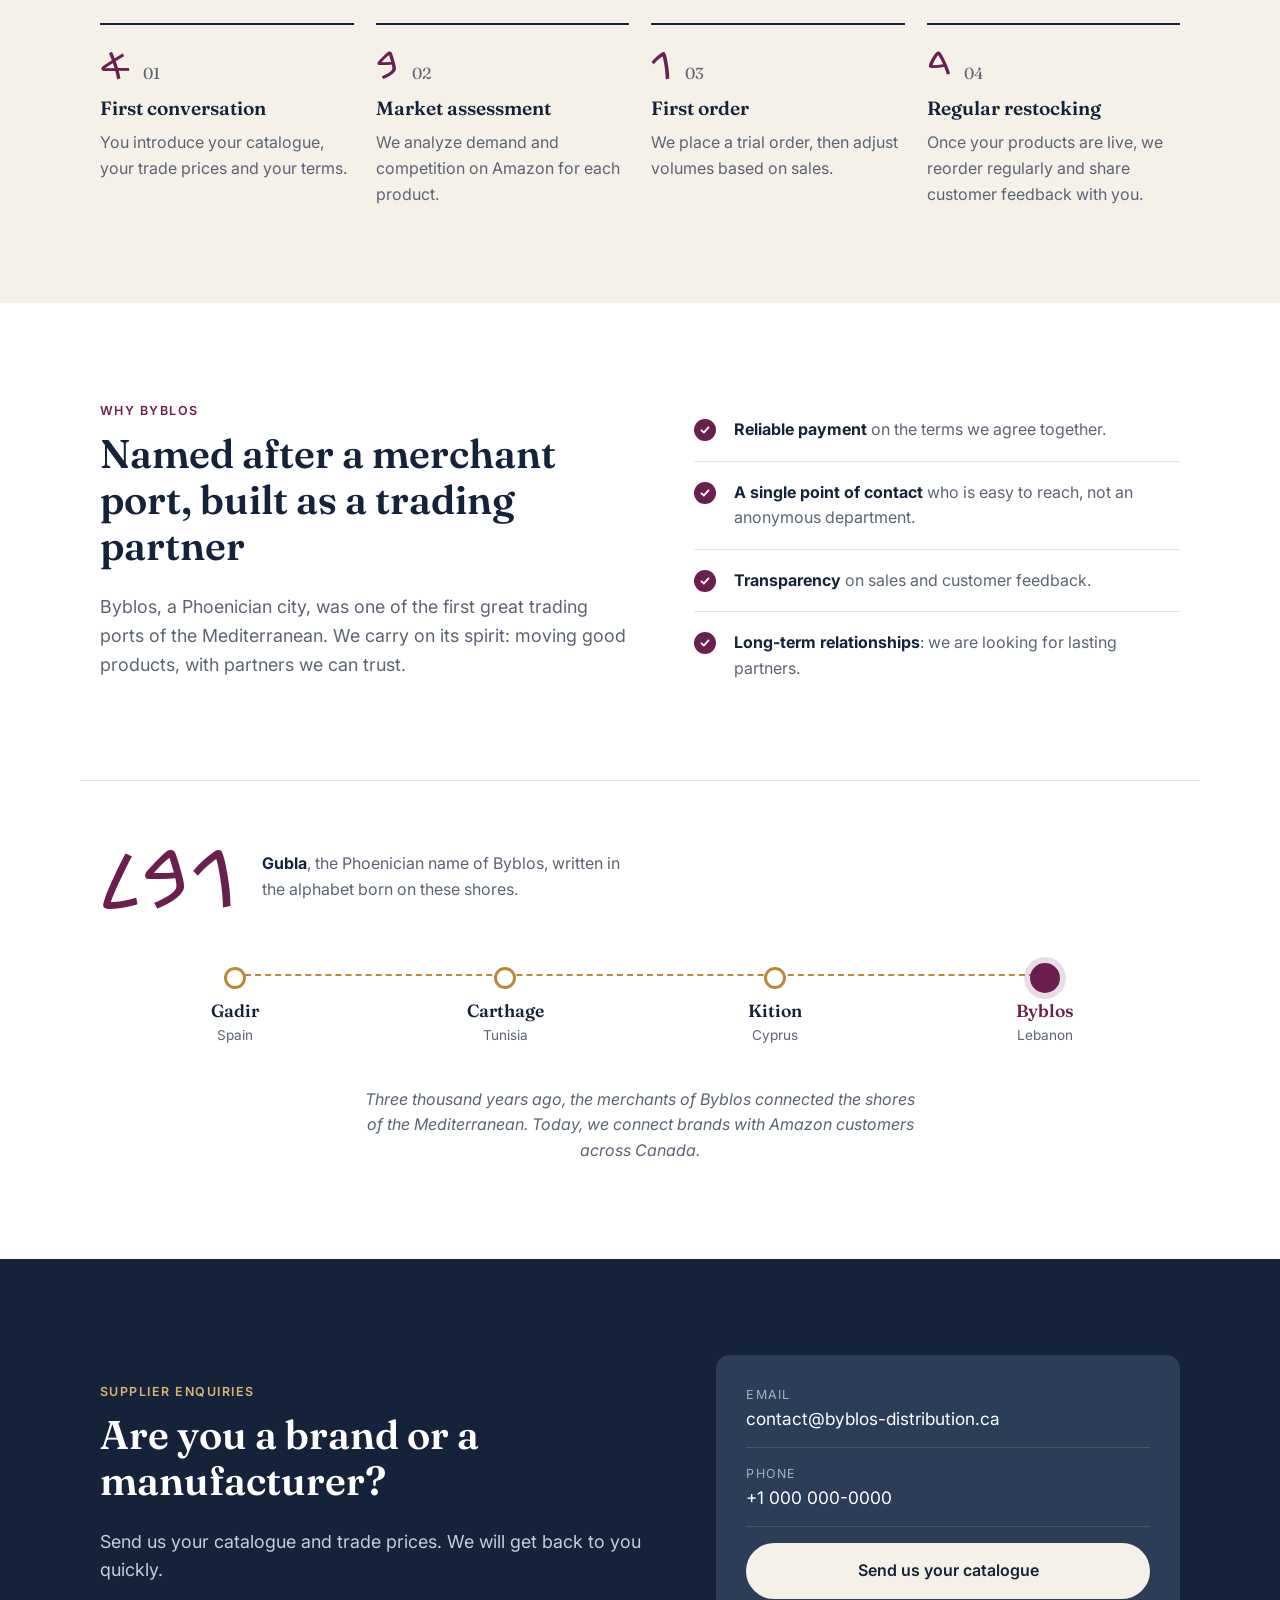
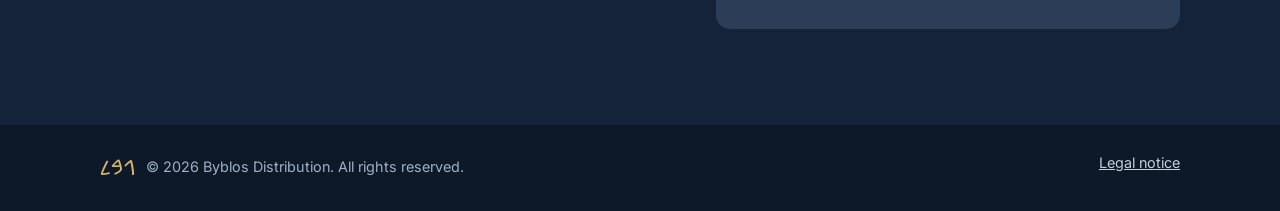
==== commit 37e67ad9: "Précise Amazon.ca et la vente partout au Canada Le grand titre garde « Amazon » seul pour une future" ====
--- a/en/index.html
+++ b/en/index.html
@@ -4,7 +4,7 @@
   <meta charset="utf-8">
   <meta name="viewport" content="width=device-width, initial-scale=1">
   <title>Byblos Distribution — Your distribution partner on Amazon</title>
-  <meta name="description" content="Byblos Distribution buys and distributes products from brands and manufacturers on Amazon. Become a supplier partner.">
+  <meta name="description" content="Byblos Distribution buys and distributes products from brands and manufacturers on Amazon.ca, across Canada. Become a supplier partner.">
   <link rel="alternate" hreflang="fr" href="../index.html">
   <link rel="alternate" hreflang="en" href="index.html">
   <link rel="icon" href="../favicon.svg" type="image/svg+xml">
@@ -36,10 +36,10 @@
     <section class="hero">
       <div class="container hero-inner">
         <div class="hero-text">
-        <p class="eyebrow">E-commerce distributor · Amazon</p>
+        <p class="eyebrow">E-commerce distributor · Amazon.ca</p>
         <h1>Your products, <span class="accent">sold on Amazon</span>, without you lifting a finger.</h1>
         <p class="lead">
-          Byblos Distribution buys stock from brands and manufacturers, then sells it on Amazon.
+          Byblos Distribution buys stock from brands and manufacturers, then sells it on Amazon.ca, across Canada.
           We handle the product listings, logistics and customer service, so you can focus on making great products.
         </p>
         <div class="hero-actions">
@@ -169,7 +169,7 @@
         </ol>
         <p class="route-caption">
           Three thousand years ago, the merchants of Byblos connected the shores of the Mediterranean.
-          Today, we connect brands with Amazon customers.
+          Today, we connect brands with Amazon customers across Canada.
         </p>
       </div>
     </section>
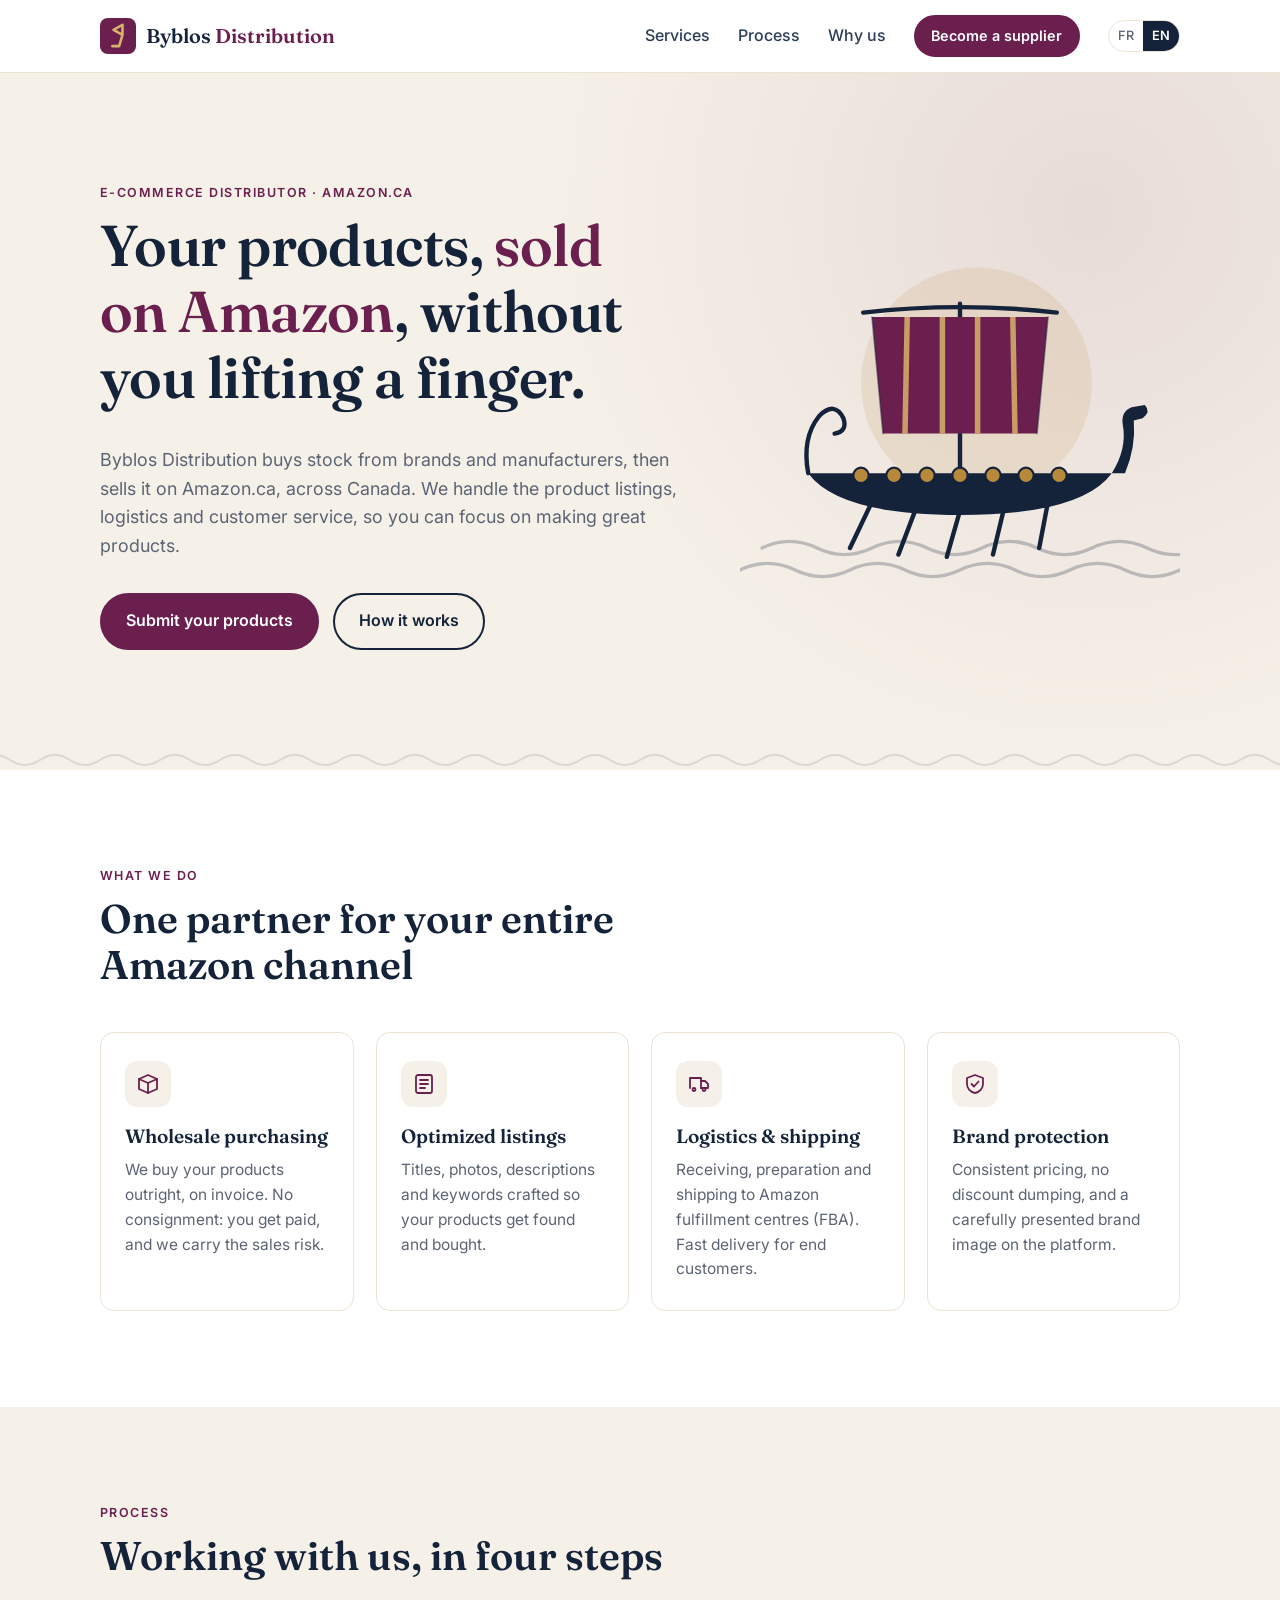
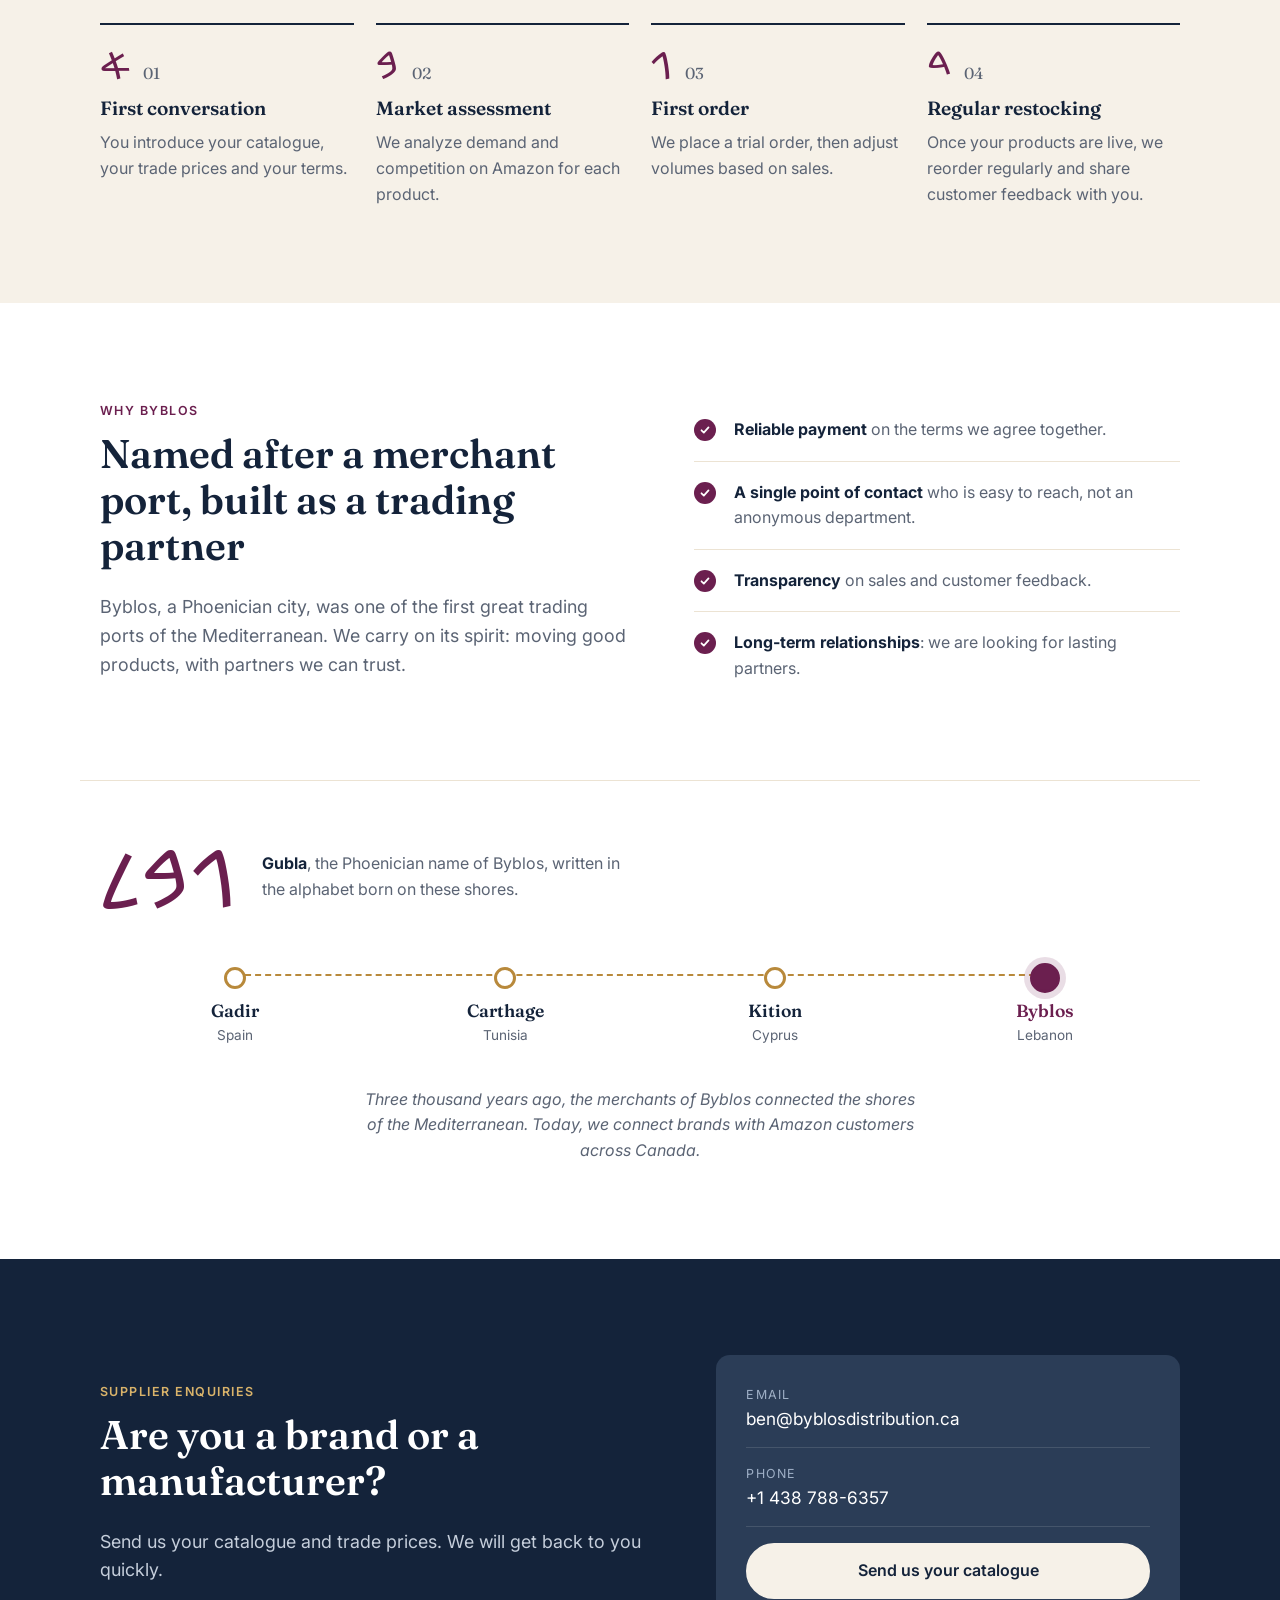
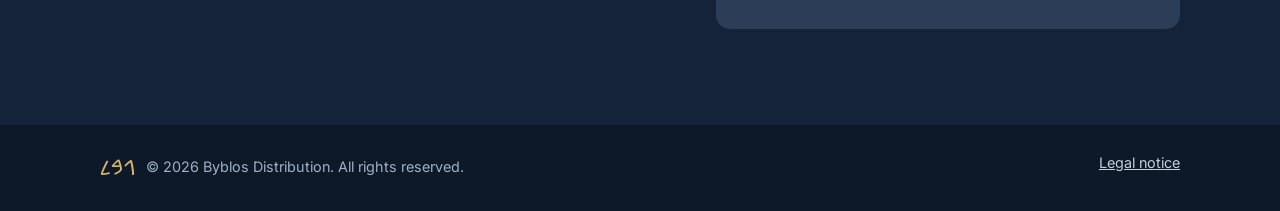
==== commit 292f7fd1: "Vraies coordonnées et mentions légales simplifiées Courriel ben@byblosdistribution.ca et téléphone +" ====
--- a/en/index.html
+++ b/en/index.html
@@ -184,17 +184,15 @@
           </p>
         </div>
         <div class="contact-card">
-          <!-- TODO: replace with the real email address -->
-          <a class="contact-line" href="mailto:contact@byblos-distribution.ca">
+          <a class="contact-line" href="mailto:ben@byblosdistribution.ca">
             <span class="label">Email</span>
-            <span>contact@byblos-distribution.ca</span>
+            <span>ben@byblosdistribution.ca</span>
           </a>
-          <!-- TODO: replace with the real phone number (or remove this block) -->
-          <a class="contact-line" href="tel:+10000000000">
+          <a class="contact-line" href="tel:+14387886357">
             <span class="label">Phone</span>
-            <span>+1 000 000-0000</span>
+            <span>+1 438 788-6357</span>
           </a>
-          <a href="mailto:contact@byblos-distribution.ca?subject=Supplier%20partnership%20proposal" class="btn btn-light">
+          <a href="mailto:ben@byblosdistribution.ca?subject=Supplier%20partnership%20proposal" class="btn btn-light">
             Send us your catalogue
           </a>
         </div>
